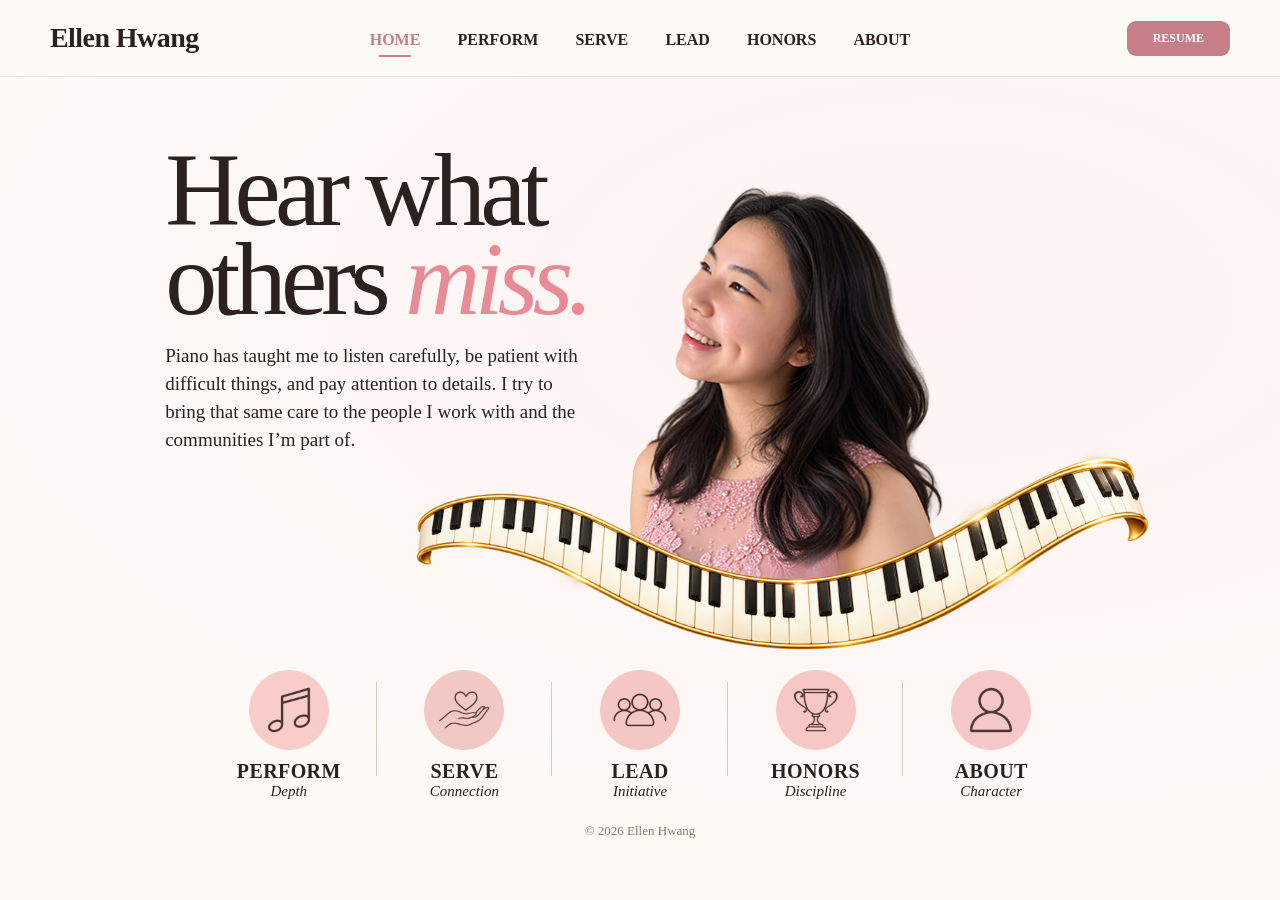
==== index.html @ 330a5638 "Add files via upload" ====
<!doctype html><html lang="en"><head>
<meta charset="utf-8"><meta name="viewport" content="width=device-width, initial-scale=1">
<title>Home | Ellen Hwang</title>
<meta name="description" content="Ellen Hwang portfolio — piano, service, leadership and honors.">
<link rel="stylesheet" href="styles.css"></head><body class="home"><header class="site-header"><div class="container nav">
      <a class="brand" href="index.html">Ellen Hwang</a>
      <button class="mobile-toggle" aria-label="Open menu">☰</button>
      <nav class="nav-links"><a class="active" href="index.html">HOME</a><a class="" href="perform.html">PERFORM</a><a class="" href="serve.html">SERVE</a><a class="" href="lead.html">LEAD</a><a class="" href="honors.html">HONORS</a><a class="" href="about.html">ABOUT</a></nav>
      <a class="resume-btn" href="Ellen_Hwang_Resume.pdf" target="_blank" rel="noopener">RESUME</a>
    </div></header><main>
<section class="home-hero"><img class="home-floral" src="assets/images/floral.png" alt="" aria-hidden="true"><div class="container">
  <div class="hero-grid">
    <div class="hero-copy">
      <h1 class="hero-title">Hear what<br>others <em>miss.</em></h1>
      <p class="hero-text">Piano has taught me to listen carefully, be patient with difficult things, and pay attention to details. I try to bring that same care to the people I work with and the communities I’m part of.</p>
    </div>
  </div>
</div>
<div class="home-lower">
<div class="hero-stage"><img class="hero-portrait" src="assets/images/home-cutout.png" alt="Ellen Hwang"><img class="piano-ribbon" src="assets/images/piano-keyboard-final.png" alt="" aria-hidden="true"></div>
<div class="container home-paths">
  <a class="path" href="perform.html"><span class="path-icon"><img src="assets/images/home-icon-perform.png" alt=""></span><strong>PERFORM</strong><span>Depth</span></a>
  <a class="path" href="serve.html"><span class="path-icon"><img src="assets/images/home-icon-serve.png" alt=""></span><strong>SERVE</strong><span>Connection</span></a>
  <a class="path" href="lead.html"><span class="path-icon"><img src="assets/images/home-icon-lead.png" alt=""></span><strong>LEAD</strong><span>Initiative</span></a>
  <a class="path" href="honors.html"><span class="path-icon"><img src="assets/images/home-icon-honors.png" alt=""></span><strong>HONORS</strong><span>Discipline</span></a>
  <a class="path" href="about.html"><span class="path-icon"><img src="assets/images/home-icon-about.png" alt=""></span><strong>ABOUT</strong><span>Character</span></a>
</div></div></section></main><footer class="footer"><div class="container">© 2026 Ellen Hwang</div></footer><script src="script.js"></script></body></html>
---- styles.css ----
:root{
  --bg:#fefaf6;
  --panel:#f9eeec;
  --panel2:#f7e8e4;
  --ink:#2b221f;
  --rose:#c67e89;
  --rose2:#d99098;
  --muted:#6e625d;
  --line:#ead7d3;
  --white:#fffdfa;
  --max:1180px;
}
*{box-sizing:border-box}
html{scroll-behavior:smooth}
body{margin:0;background:var(--bg);color:var(--ink);font-family:"Times New Roman",Times,serif}
a{color:inherit;text-decoration:none}
img{max-width:100%;display:block}
button{font:inherit}
.container{width:min(var(--max),calc(100% - 56px));margin:auto}
.site-header{position:sticky;top:0;z-index:100;background:rgba(254,250,246,.97);border-bottom:1px solid rgba(234,215,211,.8);backdrop-filter:blur(8px)}
.nav{min-height:76px;display:grid;grid-template-columns:240px 1fr auto;align-items:center;gap:24px}
.brand{font-size:29px;font-weight:700;letter-spacing:-.02em}
.nav-links{display:flex;justify-content:center;gap:36px;font-size:14px;font-weight:700}
.nav-links a{position:relative;padding:28px 0 24px}
.nav-links a:hover,.nav-links a.active{color:var(--rose)}
.nav-links a.active:after,.nav-links a:hover:after{content:"";position:absolute;left:18%;right:18%;bottom:16px;height:1.5px;background:var(--rose)}
.resume-btn{background:var(--rose);color:#fff;padding:12px 24px;border-radius:12px;font-size:13px;font-weight:700}
.mobile-toggle{display:none;border:0;background:transparent;font-size:27px;padding:6px}
.page-top{display:grid;grid-template-columns:310px 1fr;gap:86px;padding:64px 0 38px;align-items:start}
.page-title{font-size:66px;line-height:.95;margin:0;font-weight:500;letter-spacing:-.04em}
.page-key{margin-top:10px;color:var(--rose2);letter-spacing:.34em;font-size:20px;font-weight:700}
.page-intro{font-size:21px;line-height:1.55;max-width:720px;margin:7px 0 0}
.eyebrow{color:var(--rose);letter-spacing:.22em;font-size:12px;font-weight:700;text-transform:uppercase}
.footer{padding:19px 0;color:#8A7770;background:#FEFAF6;font-size:13px;line-height:1.4;text-align:center;border:0;margin-top:32px}

/* HOME */
.home-hero{min-height:650px;position:relative;overflow:hidden;padding:58px 0 20px;background:radial-gradient(circle at 70% 30%,#fbe7e7 0,rgba(251,231,231,.65) 18%,transparent 47%)}
.hero-grid{display:grid;grid-template-columns:1.05fr .95fr;align-items:center;gap:18px;min-height:430px}
.hero-copy{padding-left:6%}
.hero-title{font-size:82px;line-height:.83;letter-spacing:-.055em;font-weight:500;margin:0;max-width:590px}
.hero-title em{color:#e4878f;font-weight:500}
.hero-text{font-size:18px;line-height:1.5;max-width:570px;margin:28px 0 0}
.home-paths{display:grid;grid-template-columns:repeat(5,1fr);gap:26px;padding:32px 0 18px}
.path{text-align:center;position:relative}
.path:not(:last-child):after{content:"";position:absolute;right:-13px;top:26px;width:1px;height:54px;background:#dcc7c1}
.path-icon{width:64px;height:64px;border-radius:50%;margin:0 auto 10px;background:#f6cfd0;display:grid;place-items:center}
.path-icon img{width:38px;height:38px;object-fit:contain}
.path strong{display:block;font-size:16px;letter-spacing:.02em}
.path span{display:block;font-style:italic;font-size:14px;margin-top:2px}

/* PERFORM */
.performance-grid{display:grid;grid-template-columns:repeat(3,minmax(0,1fr));gap:26px;padding:16px 0 0;align-items:start}
.performance-card{position:relative;min-width:0}
.play{position:absolute;inset:0;display:grid;place-items:center}
.play:before{content:"▶";width:56px;height:56px;border-radius:50%;display:grid;place-items:center;background:rgba(255,255,255,.82);color:var(--rose);font-size:20px;padding-left:3px;box-shadow:0 4px 16px rgba(0,0,0,.12)}
.performance-card h3{font-size:21px;margin:18px 0 7px}
.performance-card .piece{font-size:16px;line-height:1.35;margin:0}
.performance-card .meta{font-size:14px;color:var(--muted);margin-top:8px}

/* SERVE */
.serve-grid{display:grid;grid-template-columns:repeat(3,1fr);gap:18px;padding:18px 0 0}
.serve-card{background:var(--panel);padding:12px 12px 18px}
.serve-card img{width:100%;aspect-ratio:4/4.3;object-fit:cover;background:#eee}
.serve-card:nth-child(1) img{object-position:center 55%}
.serve-card:nth-child(2) img{object-position:center 50%}
.serve-card:nth-child(3) img{object-position:center 50%}
.serve-card h3{font-size:19px;margin:14px 0 7px}
.serve-card p{font-size:15px;line-height:1.38;margin:0}

/* LEAD */
.lead-grid{display:grid;grid-template-columns:1fr 1fr;gap:38px;padding:16px 0 0;align-items:start}
.lead-panel{background:var(--panel);padding:18px}
.lead-primary{width:100%;aspect-ratio:16/10;object-fit:cover}
.lead-support{display:grid;grid-template-columns:1fr 1fr;gap:12px;margin-top:12px}
.lead-support img{width:100%;aspect-ratio:4/3;object-fit:cover}
.lead-panel h3,.newspaper-block h3{font-size:26px;margin:18px 0 3px}
.role-meta{font-size:15px;font-style:italic;color:#4b3b36;margin-bottom:12px}
.lead-copy{font-size:16px;line-height:1.48;margin:0}
.newspaper-block{padding:0 4px}
.newspaper-block>img{width:100%;aspect-ratio:1.26/1;object-fit:cover;object-position:top center;border:1px solid #e1d8d4;box-shadow:0 4px 14px rgba(65,43,35,.08)}

/* HONORS */
.decor-page{position:relative;overflow:hidden}
.floral{position:absolute;opacity:.34;pointer-events:none;z-index:0}
.floral.left{left:-40px;bottom:-190px;width:190px;transform:rotate(-4deg)}
.floral.right{right:-30px;top:80px;width:170px;transform:scaleX(-1) rotate(-4deg)}
.honors-grid{position:relative;z-index:1;display:grid;grid-template-columns:1fr 1fr;gap:18px;padding:10px 0 0}
.honor-card{min-height:225px;border:1px solid var(--line);border-radius:9px;padding:22px 34px 24px;text-align:center;background:rgba(254,250,246,.78)}
.honor-icon{height:54px;display:grid;place-items:center;margin-bottom:10px}
.honor-icon img{max-height:50px;max-width:72px;object-fit:contain}
.honor-card h3{font-size:24px;margin:4px 0 7px}
.honor-card .sub{font-size:16px;color:var(--muted);line-height:1.3}
.honor-card .award{color:var(--rose);letter-spacing:.18em;font-size:16px;margin:14px 0 8px;font-weight:700}
.honor-card .detail{font-size:15px;color:#6d625d}

/* ABOUT */
.about-wrap{position:relative;overflow:hidden}
.about-grid{display:grid;grid-template-columns:42% 58%;gap:46px;align-items:center;padding:18px 7% 0}
.about-photo{border:0;box-shadow:none;border-radius:0;background:none;padding:0}
.about-photo img{display:block;width:100%;height:auto;border:0;box-shadow:none;border-radius:0;filter:none}
.about-copy{font-size:20px;line-height:1.72;max-width:600px}
.about-copy p{margin:0 0 18px}
.closing{font-style:italic;color:var(--rose);font-size:18px}

@media (max-width: 900px){
  .container{width:min(100% - 34px,760px)}
  .nav{grid-template-columns:1fr auto auto;min-height:66px}
  .brand{font-size:22px}
  .mobile-toggle{display:block;grid-column:2}
  .resume-btn{grid-column:3;padding:10px 16px}
  .nav-links{display:none;position:absolute;top:66px;left:0;right:0;background:var(--bg);padding:12px 24px 22px;border-bottom:1px solid var(--line);flex-direction:column;gap:0}
  .nav-links.open{display:flex}
  .nav-links a{padding:12px 0}
  .nav-links a:after{display:none}
  .page-top{grid-template-columns:1fr;gap:22px;padding:42px 0 28px}
  .page-title{font-size:48px}
  .page-key{font-size:15px}
  .page-intro{font-size:18px}
  .hero-grid{grid-template-columns:1fr;padding-top:8px}
  .hero-copy{padding:0;text-align:center;order:2}
  .hero-title{font-size:57px;max-width:none}
  .hero-text{font-size:16px;margin:20px auto 0}
  .home-paths{grid-template-columns:repeat(2,1fr);gap:24px 18px;padding-top:20px}
  .path:last-child{grid-column:1 / -1;width:50%;justify-self:center}
  .path:after{display:none}
  .performance-grid,.serve-grid,.lead-grid,.honors-grid,.about-grid{grid-template-columns:1fr}
  .performance-grid{gap:34px}
  .serve-card img{aspect-ratio:4/3}
  .lead-grid{gap:28px}
  .newspaper-block>img{aspect-ratio:auto;max-height:540px;object-fit:contain;background:#fff}
  .honor-card{min-height:190px}
  .about-grid{padding:12px 0 0;gap:30px}
  .about-photo{max-width:520px;margin:auto;width:100%}
  .about-copy{font-size:18px}
  .floral.left{width:125px;left:-54px}.floral.right{width:118px;right:-44px}
}
@media (max-width: 520px){
  .container{width:calc(100% - 28px)}
  .resume-btn{font-size:11px;padding:9px 12px}
  .hero-title{font-size:48px}
  .page-title{font-size:43px}
  .serve-card{padding:10px 10px 16px}
  .honor-card{padding:18px 16px}
  .honor-card h3{font-size:22px}
}


/* === HOME REFERENCE MATCH / Oct 2026 === */
@media (min-width: 901px) {
  .site-header .container { width: min(1440px, calc(100% - 52px)); }
  .nav { min-height:70px; grid-template-columns: 260px 1fr auto; gap:14px; }
  .brand { font-size:27px; }
  .nav-links { gap:clamp(20px,3.2vw,47px); font-size:12px; }
  .nav-links a { padding:26px 0 23px; }
  .resume-btn { border-radius:9px; font-size:12px; padding:10px 26px; }
  .home-hero { min-height:0; padding:0 0 19px; background:radial-gradient(ellipse at 73% 31%, #fff4f3 0%, #fdf6f4 40%, #fefaf6 79%); }
  .home-hero > .container:first-of-type { width:min(1180px,calc(100% - 48px)); }
  .hero-grid { grid-template-columns: 56% 44%; min-height: 435px; gap:0; align-items:center; }
  .hero-copy { padding: 0 0 18px clamp(125px, 21vw, 250px); z-index:2; position:relative; }
  .hero-title { font-size:clamp(67px, 8.75vw, 104px); line-height:.85; font-weight:500; letter-spacing:-.055em; max-width:660px; white-space:nowrap; }
  .hero-title em { color:#e88b97; }
  .hero-text { font-size:clamp(16px, 1.65vw, 19px); line-height:1.48; max-width:420px; margin:19px 0 0; }
  .home-floral { position:absolute; right:-84px; top:6px; width:242px; opacity:.22; z-index:1; transform:scaleX(-1); pointer-events:none; }
  .home-paths { width:min(870px,calc(100% - 46px)); margin:auto; grid-template-columns:repeat(5,1fr); gap:8px; padding:16px 0 10px; }
  .path:not(:last-child):after { right:-4px; top:12px; height:94px; }
  .path-icon { width:92px; height:92px; margin:0 auto 8px; background:none; }
  .path-icon img { width:92px; height:92px; object-fit:contain; }
  .path strong { font-size:20px; }
  .path span { font-size:15px; margin-top:0; }
  .home-hero + .footer { margin-top:0; }
}
@media (min-width: 901px) and (max-width: 1080px){
  .hero-copy { padding-left:clamp(150px, 21vw, 225px); }
  .hero-title { font-size:clamp(66px,8.45vw,92px); }
  .hero-text {max-width:370px;}
}
@media (max-width:900px){
  .home-hero {padding-top:12px; min-height:0; background:radial-gradient(circle at 75% 22%,#fff0ef 0%,#fefaf6 67%);}
  .home-floral{position:absolute;right:-42px;top:8px;width:155px;opacity:.20;transform:scaleX(-1);pointer-events:none;}
  .hero-grid{display:flex;flex-direction:column;min-height:0;gap:4px;padding-top:0;}
  .hero-copy{order:1;padding:27px 3% 0;text-align:center;max-width:100%;}
  .hero-title{font-size:clamp(48px,9vw,75px);line-height:.92;white-space:normal;}
  .hero-text{font-size:17px;line-height:1.5;max-width:520px;margin:17px auto 0;}
  .home-paths{grid-template-columns:repeat(5,1fr);gap:6px;padding:13px 0 7px;}
  .path:last-child{grid-column:auto;width:auto;justify-self:stretch;}
  .path-icon,.path-icon img{width:clamp(52px,10vw,74px);height:clamp(52px,10vw,74px);}
  .path-icon{background:none;margin-bottom:4px;}
  .path strong{font-size:clamp(12px,2.3vw,17px);}
  .path span{font-size:clamp(10px,2vw,14px);}
}
@media (max-width:520px){
  .hero-title{font-size:clamp(44px,11.4vw,58px);}
  .hero-text{font-size:15px;}
  .home-paths{width:calc(100% - 18px);grid-template-columns:repeat(3,1fr);gap:16px 5px;}
  .path:last-child{grid-column:auto;width:auto;}
  .home-floral{width:112px;right:-34px;opacity:.18;}
}


/* HOME nav icons: five identical 80x80 circular PNGs */
.home-paths .path-icon{width:80px;height:80px;margin:0 auto 10px;background:none;border-radius:0;display:block;padding:0}
.home-paths .path-icon img{display:block;width:80px;height:80px;max-width:none;object-fit:contain}
@media (max-width:900px){.home-paths .path-icon,.home-paths .path-icon img{width:80px;height:80px}.home-paths .path-icon{margin-bottom:6px}}


/* 3. icon section up ~24px */

@media (min-width:901px){
  /* Navigation: same size/spacing on ALL pages (HOME is the master) */
  .nav{grid-template-columns:1fr auto 1fr}
  .nav-links{font-size:16px}
  .nav-links a{padding:23px 0 20px}
  .nav-links a.active:after,.nav-links a:hover:after{bottom:12px}
}


/* HOME: footer follows icons by ~36px */
body.home .home-paths{padding-bottom:0}

/* PERFORM: reusable square video thumbnail */
.video-thumb{--thumb-bg:#FEFAF6;display:block;position:relative;width:100%;aspect-ratio:1 / 1;overflow:hidden;background:var(--thumb-bg);border:1px solid var(--line)}
.video-thumb img{width:100%;height:100%;object-fit:contain;object-position:center;display:block}
.video-thumb .play{position:absolute;inset:0;display:grid;place-items:center}
@media (max-width:900px){
  .performance-grid{gap:34px}
  .performance-card{width:100%;max-width:440px;margin-inline:auto}
}

/* HONORS: four identical 56x56 icon containers (artwork pre-normalized, centered, proportions kept) */
.honor-icon{width:56px;height:56px;margin:0 auto 10px;display:block}
.honor-icon img{width:56px;height:56px;max-width:none;max-height:none;object-fit:contain;display:block}

/* keep the page subtitle (e.g. C O N N E C T I O N) on one line on desktop */
@media (min-width:901px){.page-key{white-space:nowrap}}


/* ===================== FINAL CORRECTIONS (Oct 13) ===================== */

/* RESUME button: visible, but not linked until the final PDF is ready (see script.js). */
.resume-btn{justify-self:end}
.resume-btn:not([href]){cursor:default}


/* Inner pages: heading and intro share one top line */
.page-top{align-items:start}
.page-intro{margin:0}

/* Floral accents (original floral.png only): soft, behind content, tucked toward the page edges.
   --sliver = how much of the artwork shows inside the page; it shrinks with the side margin so content is never covered. */
.decor-page>.container{position:relative;z-index:1}
.floral{--fw:170px;--sliver:clamp(36px,calc((100vw - 1180px)/2 + 12px),150px);width:var(--fw);opacity:.2}
.floral.right{right:calc(var(--sliver) - var(--fw));left:auto}
.floral.left{--fw:190px;left:calc(var(--sliver) - var(--fw));right:auto}
.home-floral{--fw:230px;--sliver:clamp(120px,calc((100vw - 1180px)/2 + 24px),170px);width:var(--fw);right:calc(var(--sliver) - var(--fw));top:10px;opacity:.2}
@media (max-width:900px){
  .floral.right,.floral.left{--fw:110px}
  .home-floral{--fw:112px;--sliver:46px}
}
@media (max-width:520px){
  .floral{--sliver:30px}
  .floral.right,.floral.left{--fw:96px}
  .home-floral{--fw:100px;--sliver:40px}
}


/* ===== LEAD page only: more compact vertical rhythm (no image sizes/crops changed) ===== */
.lead-page .page-top{padding-bottom:18px}
.lead-page .lead-grid{padding-top:0;align-items:start}
.lead-page .lead-panel{padding:14px 18px 16px}
.lead-page .lead-support{margin-top:8px}
.lead-page .lead-panel h3,.lead-page .newspaper-block h3{margin:12px 0 2px}
.lead-page .role-meta{margin-bottom:8px}
.lead-page .footer{margin-top:20px}


/* ===== ABOUT page only: soft floral frame on both sides (original floral.png) =====
   Artwork is sized and placed inside empty areas only, so it never reaches the photo, the heading or the biography.
   - left: in the left gutter beside the photo
   - right: in the empty top-right corner above the biography (the text column sits lower)  */
.about-page .floral{opacity:.24}
@media (min-width:901px){
  .about-page .floral{
    --c:min(1180px,calc(100vw - 56px));
    --s:calc((100vw - var(--c))/2 + var(--c)*.07 - 14px);          /* free space between page edge and the photo */
    --aw:clamp(64px,calc(var(--s) - 18px),112px);                  /* visible width of the flowers */
    --al:max(8px,calc((var(--s) - var(--aw))/2));                  /* distance from page edge */
    --fw:calc(var(--aw)/.61);                                      /* image width (artwork fills ~61% of the PNG) */
    width:var(--fw);bottom:auto}
  .about-page .floral.left{left:calc(var(--al) - .2155*var(--fw));right:auto;top:300px;height:auto;transform:none}
  .about-page .floral.right{right:calc(var(--al) - .1713*var(--fw) - 0px);left:auto;top:70px;transform:scaleX(-1);
    /* height = empty zone above the biography text, with a soft fade at the bottom */
    height:calc(min(468px,calc(348px + .317*(100vw - 901px))) - 160px);object-fit:cover;object-position:50% 0;
    -webkit-mask-image:linear-gradient(#000 70%,transparent);mask-image:linear-gradient(#000 70%,transparent)}
}
@media (max-width:900px){
  .about-page .floral{
    --s:calc((100vw - min(520px,calc(100vw - 34px)))/2 - 14px);   /* gutter beside the centered photo */
    --aw:clamp(44px,calc(var(--s) - 18px),100px);
    --al:max(6px,calc((var(--s) - var(--aw))/2));
    --fw:calc(var(--aw)/.61);
    width:var(--fw);height:auto;bottom:auto}
  .about-page .floral.left{left:calc(var(--al) - .2155*var(--fw));right:auto;top:290px;transform:none}
  .about-page .floral.right{right:calc(var(--al) - .2155*var(--fw));left:auto;top:70px;transform:scaleX(-1)}
}
@media (max-width:680px){
  /* phones: photo spans (almost) the full width, so a short accent beside the title on the right only */
  .about-page .floral.left{display:none}
  .about-page .floral.right{--fw:98px;--al:8px;width:var(--fw);top:58px;height:110px;right:calc(var(--al) - .2155*var(--fw));object-fit:cover;object-position:50% 0;
    -webkit-mask-image:linear-gradient(#000 60%,transparent);mask-image:linear-gradient(#000 60%,transparent)}
}

/* HOME desktop: vertical compaction below the keyboard (desktop only) */
@media (min-width:901px){
  body.home .home-hero{padding-bottom:0;min-height:0}
  body.home .footer{margin-top:6px;padding:14px 0 16px}
}

/* LEAD page only: new photos + Angels Times two-page showcase */
.lead-page .lead-support img{aspect-ratio:4/3;object-fit:cover}
.lead-page .lead-support img.pos-kitchen{object-position:50% 24%}
.lead-page .lead-grid{align-items:stretch;container-type:inline-size}
.lead-page .newspaper-block{background:var(--panel);padding:14px 18px 16px;display:flex;flex-direction:column}
.lead-page .np-main,.lead-page .np-second{display:block;background:#fff;line-height:0;box-shadow:0 2px 10px rgba(80,50,50,.16)}
.lead-page .np-main img,.lead-page .np-second img{width:100%;height:auto;display:block}
.lead-page .np-ring{position:absolute;left:67%;top:19.5%;width:33.5%;height:32%;border:2px solid #C9808F;border-radius:10px;pointer-events:none}
.lead-page .np-main{position:relative}
.lead-page .np-lens{position:relative;aspect-ratio:1/1;border-radius:50%;border:3px solid #C9808F;background:#fff;box-shadow:inset 0 0 0 3px #fff,0 6px 16px rgba(80,50,50,.28);isolation:isolate}
.lead-page .np-lens img{width:100%;height:100%;display:block;border-radius:50%;-webkit-mask-image:linear-gradient(#000 76%,transparent 96%);mask-image:linear-gradient(#000 76%,transparent 96%)}
.lead-page .np-lens::before{content:"";position:absolute;inset:0;border-radius:50%;background:radial-gradient(circle at 28% 22%,rgba(255,255,255,.35),rgba(255,255,255,0) 45%);pointer-events:none;z-index:1}
.lead-page .np-lens::after{content:"";position:absolute;left:84%;top:84%;width:36%;height:8%;border-radius:8px;background:linear-gradient(180deg,#D9A0AB,#B9707F);box-shadow:0 3px 6px rgba(80,50,50,.25);transform-origin:0 50%;transform:rotate(45deg);z-index:-1}
.lead-page .np-main:hover,.lead-page .np-second:hover,.lead-page .np-lens:hover{filter:brightness(.97)}
.lead-page .np-conn{display:none}
.lead-page .np-stage{display:grid;grid-template-columns:1fr 1fr;gap:16px 14px;align-items:start}
.lead-page .np-main{grid-column:1/-1;width:100%}
.lead-page .np-lens{width:min(86%,230px);justify-self:center;margin-top:4px}
.lead-page .np-second{width:100%}
@media (min-width:901px){
  .lead-page .lead-grid{grid-template-columns:47fr 53fr}
  .lead-page .np-stage{--H:calc((100cqw - 38px) * .47 - 32.5px);--R:calc((100cqw - 38px) * .53 - 36px);display:block;position:relative;height:var(--H);flex:none}
  .lead-page .np-main{position:absolute;left:0;top:0;height:var(--H);width:auto;aspect-ratio:1086/1524;grid-column:auto}
  .lead-page .np-main img{height:100%;width:100%}
  .lead-page .np-second{position:absolute;right:0;bottom:0;height:calc(var(--H) * .59);width:auto;aspect-ratio:1098/1558;z-index:2;box-shadow:-6px 4px 16px rgba(60,40,40,.28),0 1px 3px rgba(60,40,40,.2)}
  .lead-page .np-second img{height:100%;width:100%}
  .lead-page .np-lens{position:absolute;right:0;top:0;width:calc(var(--H) * .376);margin:0;justify-self:auto;z-index:3}
  .lead-page .np-conn{display:block;position:absolute;inset:0;width:100%;height:100%;pointer-events:none;overflow:visible;z-index:3}
  .lead-page .np-conn line{stroke:#C9808F;stroke-width:1.5;stroke-linecap:round}
}
@media (max-width:520px){.lead-page .np-lens{width:min(86%,170px)}}

/* PERFORM: album-cover video thumbnails (play button stays on top; subtle shading + hover) */
.video-thumb img{object-fit:cover;transition:transform .5s ease}
.video-thumb .play{z-index:2}
.video-thumb:hover img,.video-thumb:focus-visible img{transform:scale(1.035)}
.video-thumb:hover .play:before{transform:scale(1.08)}
.video-thumb .play:before{transition:transform .25s ease}

/* ABOUT: framed burgundy portrait (shown whole, never cropped) + three paragraphs */
@media (min-width:901px){
  .about-page .about-grid{grid-template-columns:36% 1fr;gap:64px;align-items:center}
  .about-page .about-copy p{margin:0 0 24px}
  .about-page .about-copy p:last-child{margin-bottom:0}
}
.about-page .about-photo img{width:100%;height:auto;object-fit:contain}
@media (max-width:900px){.about-page .about-photo{max-width:420px}}

/* SERVE: new portrait photos — taller frames so Ellen is never cropped awkwardly */
.serve-page .serve-card img{height:auto;aspect-ratio:4/5}
.serve-page .serve-card:nth-child(1) img{object-position:center 38%}
.serve-page .serve-card:nth-child(2) img{object-position:center 30%}
.serve-page .serve-card:nth-child(3) img{object-position:center 50%}
@media (max-width:900px){.serve-page .serve-card img{height:auto;aspect-ratio:4/5}}


/* PERFORM gallery only: 2x2 horizontal cards (cover left, three text lines right) */
.performance-grid{grid-template-columns:repeat(2,minmax(0,1fr));gap:28px 32px;padding-top:20px}
.performance-card{display:grid;grid-template-columns:clamp(190px,46%,270px) minmax(0,1fr);gap:24px;align-items:start}
.performance-card .perf-text{padding-top:28px}
.performance-card h3{margin:0 0 8px;font-size:21px;line-height:1.25}
.performance-card .piece{font-size:18px;line-height:1.35;min-height:calc(2 * 1.35em);margin:0}
.performance-card .meta{font-size:14px;line-height:1.45;margin-top:6px}
@media (min-width:601px) and (max-width:900px){
  .performance-grid{grid-template-columns:repeat(2,minmax(0,1fr));gap:26px 20px}
  .performance-card{display:block;max-width:none;width:auto}
  .performance-card .perf-text{padding-top:0}
  .performance-card h3{margin:14px 0 6px;font-size:19px}
  .performance-card .piece{font-size:16px}
}
@media (max-width:600px){
  .performance-grid{grid-template-columns:1fr;gap:30px}
  .performance-card{display:block;max-width:440px;margin-inline:auto}
  .performance-card .perf-text{padding-top:0}
  .performance-card h3{margin:14px 0 6px}
  .performance-card .piece{min-height:0}
}


/* =====================================================================================
   FINAL POLISH (Oct 15) — ONE shared grid for all six pages.
   Left reference  = "Ellen Hwang" logo  = left edge of .container
   Right reference = RESUME button       = right edge of .container
   Content, text and photographs are untouched; only alignment, spacing, layering change.
   ===================================================================================== */
:root{--wrap:1180px;--gut:28px;--r-img:.3330078}      /* --r-img = keyboard PNG height / width */
.container,.site-header .container{width:min(var(--wrap),calc(100% - 2*var(--gut)));margin-inline:auto}
@media (max-width:900px){:root{--gut:17px}}
@media (max-width:520px){:root{--gut:14px}}

/* ---- Header: logo left | menu centred | RESUME right (same on every page) ---- */
@media (min-width:901px){
  .nav{grid-template-columns:1fr auto 1fr;min-height:76px;gap:20px}
  .brand{font-size:28px;justify-self:start}
  .nav-links{gap:clamp(22px,2.9vw,42px)}
  .resume-btn{justify-self:end;margin-left:0;font-size:12px;padding:10px 26px;border-radius:9px}
}
@media (min-width:901px) and (max-width:1100px){
  .brand{font-size:24px}
  .nav-links{font-size:14px;gap:20px}
}

/* ---- Inner pages: titles, intros, grids all start/end on the shared boundaries ---- */
@media (min-width:901px){.page-top{grid-template-columns:310px minmax(0,1fr);gap:clamp(40px,6vw,86px);padding:64px 0 38px}}
.page-intro{max-width:720px}
.honors-grid,.serve-grid,.lead-grid,.performance-grid{width:100%}
.footer{margin-top:40px}
body.serve-page .footer,body.lead-page .footer{margin-top:40px}

/* ABOUT: photo on the left edge, text column stops inside the right edge (never past RESUME) */
@media (min-width:901px){
  .about-page .about-grid{grid-template-columns:minmax(0,38%) minmax(0,1fr);gap:clamp(48px,6vw,84px);padding:18px 0 0;align-items:center}
  .about-page .about-copy{max-width:600px}
}
@media (max-width:900px){.about-page .about-grid{padding:12px 0 0}}

/* PERFORM: wrap long metadata inside its column instead of running past the grid */
.performance-card .perf-text{min-width:0}
.performance-card .meta,.performance-card .piece,.performance-card h3{overflow-wrap:anywhere}

/* ---- Floral decorations: framing the content from the outside margins, hugging the grid edge ---- */
@media (min-width:901px){
  .decor-page,.home-hero{
    --side:calc((100% - min(var(--wrap),100% - 2*var(--gut)))/2);      /* free margin left/right of the grid */
    --vis:clamp(0px,calc(var(--side) - 36px),150px);                    /* visible width of the artwork        */
    --fw:calc(var(--vis)/.6133);                                       /* PNG width (artwork = 61.33% of it)   */
  }
  .floral,.home-floral{width:var(--fw);--gap:30px;opacity:.22;
    height:min(calc(var(--fw)*3),calc(100% - var(--top) - 30px));object-fit:cover;object-position:50% 0;
    -webkit-mask-image:linear-gradient(#000 78%,transparent);mask-image:linear-gradient(#000 78%,transparent)}
  .floral.left{--top:150px;left:calc(var(--side) - var(--gap) - var(--vis) - .2155*var(--fw));right:auto;bottom:auto;top:var(--top);transform:none}
  .floral.right,.home-floral{--top:70px;right:calc(var(--side) - var(--gap) - var(--vis) - .2155*var(--fw));left:auto;top:var(--top);bottom:auto;transform:scaleX(-1)}
  .home-floral{--top:20px}
  .about-page .floral.left{--top:250px}
  .about-page .floral.right{--top:56px;height:270px}
}
@media (min-width:901px) and (max-width:1319px){.floral,.home-floral{display:none}}

/* =====================================================================================
   HOME — approved keyboard PNG, used exactly as supplied (never stretched: width + height:auto ratio).
   Portrait and keyboard live in one stage that scales together:
     keyboard = front layer, portrait = behind it. The portrait is clipped (clip-path only; the
     photo file is untouched) along the keyboard's own curve so its lower cut-off is always hidden
     behind the keys.
   ===================================================================================== */
body.home .home-hero{overflow:hidden;min-height:0;padding:0}
body.home .home-hero>.container:first-of-type{width:min(var(--wrap),calc(100% - 2*var(--gut)))}
body.home .hero-grid{display:block;min-height:0;padding-top:clamp(40px,5.4vw,78px)}
body.home .hero-copy{transform:none;position:relative;z-index:3}
body.home .home-lower{position:relative;padding:0}
.hero-stage{--sw:min(1260px,calc(100vw - 32px));position:relative;z-index:1;width:var(--sw);height:calc(var(--sw)*var(--r-img));
  margin:calc(var(--sw)*-.066) auto 0}
.hero-stage .piano-ribbon{position:absolute;left:0;top:0;width:100%;height:auto;z-index:2;pointer-events:none;user-select:none}
.hero-stage .hero-portrait{position:absolute;z-index:1;left:calc(0.6*100%);width:calc(0.25*100%);height:auto;top:-28.362%;
  max-width:none;clip-path:polygon(0.00% 0.00%,100.00% 0.00%,100.00% 51.36%,92.86% 54.01%,85.71% 56.73%,78.57% 59.46%,71.43% 62.15%,64.29% 64.62%,57.14% 67.44%,50.00% 70.03%,42.86% 72.34%,35.71% 74.58%,28.57% 76.52%,21.43% 78.28%,14.29% 79.20%,7.14% 79.20%,0.00% 79.20%)}
body.home .home-paths{position:relative;z-index:3;margin-top:-40px;padding:6px 0 0;width:min(870px,calc(100% - 46px));margin-inline:auto}
body.home .footer{margin-top:10px;padding:12px 0 18px}
@media (min-width:901px){
  body.home .hero-copy{padding:0 0 0 clamp(60px,9vw,130px)}
}
@media (max-width:900px){
  body.home .hero-grid{display:flex;padding-top:6px}
  .hero-stage{--sw:clamp(560px,150vw,940px);margin:calc(var(--sw)*0.2560 + 8px) calc((100% - var(--sw))/2) 0;width:var(--sw)}
  .hero-stage .hero-portrait{left:calc(0.31*100%);width:calc(0.38*100%);top:-76.863%;clip-path:polygon(0.00% 0.00%,100.00% 0.00%,100.00% 75.79%,92.86% 77.73%,85.71% 79.20%,78.57% 79.20%,71.43% 79.20%,64.29% 79.20%,57.14% 79.20%,50.00% 79.20%,42.86% 79.20%,35.71% 79.20%,28.57% 79.20%,21.43% 79.18%,14.29% 77.66%,7.14% 75.82%,0.00% 73.78%)}
  body.home .home-paths{margin-top:-6px}
}
@media (max-width:520px){
  body.home .home-paths{width:calc(100% - 18px)}
}

/* =====================================================================================
   DESKTOP CORRECTION (min-width:901px ONLY — mobile rules above are untouched)
   - portrait back to its original desktop display size (326x517 at wide screens, as in the earlier ZIP)
   - keyboard PNG scaled down proportionally (76% of the content width) -> slimmer, less dominant
   - stage centred under the portrait so the keys cross the lower chest and the lower cut-off is hidden
   ===================================================================================== */
@media (min-width:901px){
  .hero-stage{--cw:min(var(--wrap),calc(100vw - 2*var(--gut)));--sw:calc(var(--cw)*.763);
    width:var(--sw);height:calc(var(--sw)*var(--r-img));
    margin:calc(var(--sw)*-.071) 0 0 calc((100% - var(--cw))/2 + var(--cw)*.62 - var(--sw)/2)}
  .hero-stage .hero-portrait{left:calc(0.319*100%);width:calc(0.362*100%);top:-68.844%;clip-path:polygon(0.00% 0.00%,100.00% 0.00%,100.00% 74.22%,92.86% 76.47%,85.71% 78.35%,78.57% 79.20%,71.43% 79.20%,64.29% 79.20%,57.14% 79.20%,50.00% 79.20%,42.86% 79.20%,35.71% 79.20%,28.57% 79.20%,21.43% 78.50%,14.29% 76.82%,7.14% 74.74%,0.00% 72.51%)}
  /* micro-correction: SAME keyboard PNG, scaled to 82% (proportional), still centred under the portrait */
  .hero-stage .piano-ribbon{left:9.00%;top:13.421%;width:82.00%;height:auto}
  .home-floral{opacity:.15}
  body.home .home-paths{margin-top:-26px}
}

/* ABOUT right floral: same size, opacity, position and length as the other pages (desktop only) */
@media (min-width:901px){
  .about-page .floral.right{--fw:170px;--top:70px;width:var(--fw);opacity:.22;top:var(--top);
    right:calc(var(--side) - var(--gap) - var(--vis) - .2155*var(--fw));
    height:min(calc(var(--fw)*3),calc(100% - var(--top) - 30px));
    -webkit-mask-image:linear-gradient(#000 78%,transparent);mask-image:linear-gradient(#000 78%,transparent)}
}
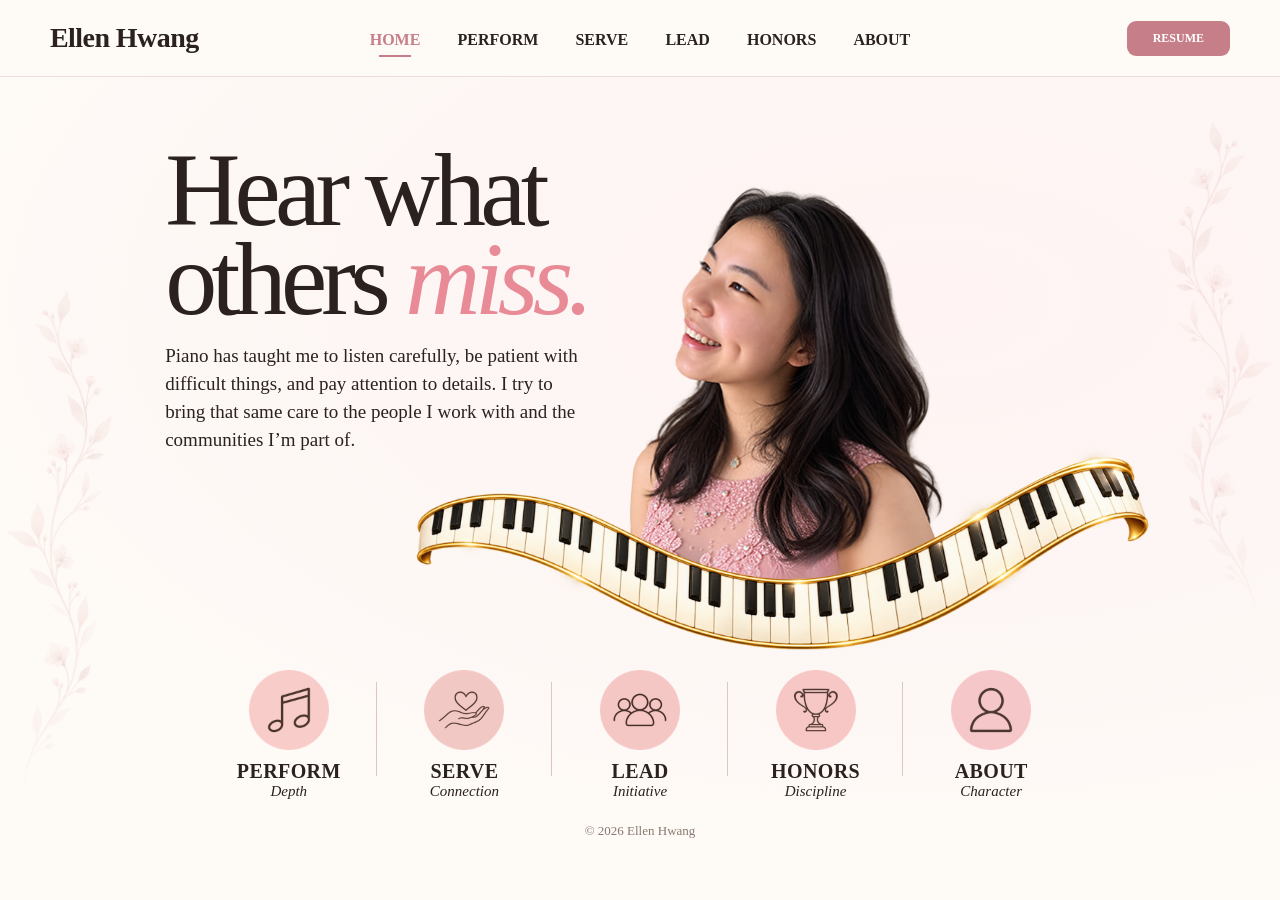
==== commit d06aa6aa: "Add files via upload" ====
--- a/index.html
+++ b/index.html
@@ -2,13 +2,64 @@
 <meta charset="utf-8"><meta name="viewport" content="width=device-width, initial-scale=1">
 <title>Home | Ellen Hwang</title>
 <meta name="description" content="Ellen Hwang portfolio — piano, service, leadership and honors.">
-<link rel="stylesheet" href="styles.css"></head><body class="home"><header class="site-header"><div class="container nav">
+<link rel="stylesheet" href="styles.css">
+<!-- HOME-only floral correction: original floral.png; no shared stylesheet edits. -->
+<style>
+@media (min-width:901px) {
+  body.home main .home-hero > img.home-floral {
+    display:block;
+    position:absolute;
+    width:clamp(145px,13.4vw,195px);
+    max-width:none;
+    height:auto;
+    opacity:.23;
+    z-index:0;
+    pointer-events:none;
+    object-fit:contain;
+    -webkit-mask-image:linear-gradient(#000 75%,transparent 100%);
+    mask-image:linear-gradient(#000 75%,transparent 100%);
+  }
+  body.home main .home-hero > img.home-floral.home-floral-left {
+    left:clamp(-58px,calc(15vw - 222px),50px);
+    right:auto;
+    top:205px;
+    bottom:auto;
+    transform:none;
+  }
+  body.home main .home-hero > img.home-floral.home-floral-right {
+    right:clamp(-58px,calc(15vw - 222px),50px);
+    left:auto;
+    top:36px;
+    bottom:auto;
+    transform:scaleX(-1);
+  }
+}
+@media (max-width:900px) {
+  body.home main .home-hero > img.home-floral.home-floral-left {display:none;}
+  body.home main .home-hero > img.home-floral.home-floral-right {
+    display:block;
+    position:absolute;
+    top:35px;
+    right:-35px;
+    left:auto;
+    width:clamp(100px,18vw,130px);
+    height:auto;
+    opacity:.15;
+    z-index:0;
+    transform:scaleX(-1);
+    -webkit-mask-image:linear-gradient(#000 78%,transparent 100%);
+    mask-image:linear-gradient(#000 78%,transparent 100%);
+    pointer-events:none;
+  }
+}
+</style>
+</head><body class="home"><header class="site-header"><div class="container nav">
       <a class="brand" href="index.html">Ellen Hwang</a>
       <button class="mobile-toggle" aria-label="Open menu">☰</button>
       <nav class="nav-links"><a class="active" href="index.html">HOME</a><a class="" href="perform.html">PERFORM</a><a class="" href="serve.html">SERVE</a><a class="" href="lead.html">LEAD</a><a class="" href="honors.html">HONORS</a><a class="" href="about.html">ABOUT</a></nav>
       <a class="resume-btn" href="Ellen_Hwang_Resume.pdf" target="_blank" rel="noopener">RESUME</a>
     </div></header><main>
-<section class="home-hero"><img class="home-floral" src="assets/images/floral.png" alt="" aria-hidden="true"><div class="container">
+<section class="home-hero"><img class="home-floral home-floral-left" src="assets/images/floral.png" alt="" aria-hidden="true"><img class="home-floral home-floral-right" src="assets/images/floral.png" alt="" aria-hidden="true"><div class="container">
   <div class="hero-grid">
     <div class="hero-copy">
       <h1 class="hero-title">Hear what<br>others <em>miss.</em></h1>
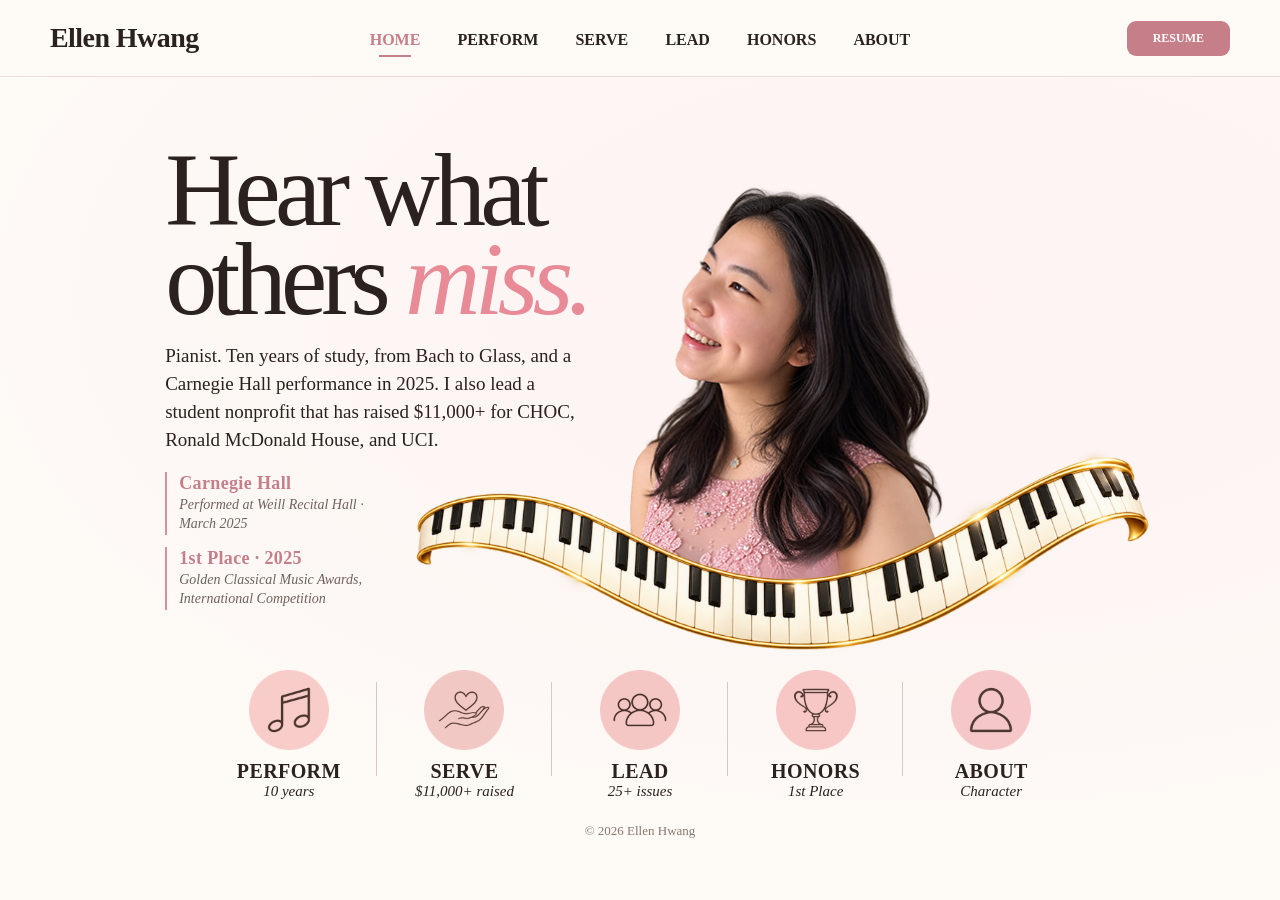
==== commit ea8347da: "Add files via upload" ====
--- a/index.html
+++ b/index.html
@@ -2,77 +2,27 @@
 <meta charset="utf-8"><meta name="viewport" content="width=device-width, initial-scale=1">
 <title>Home | Ellen Hwang</title>
 <meta name="description" content="Ellen Hwang portfolio — piano, service, leadership and honors.">
-<link rel="stylesheet" href="styles.css">
-<!-- HOME-only floral correction: original floral.png; no shared stylesheet edits. -->
-<style>
-@media (min-width:901px) {
-  body.home main .home-hero > img.home-floral {
-    display:block;
-    position:absolute;
-    width:clamp(145px,13.4vw,195px);
-    max-width:none;
-    height:auto;
-    opacity:.23;
-    z-index:0;
-    pointer-events:none;
-    object-fit:contain;
-    -webkit-mask-image:linear-gradient(#000 75%,transparent 100%);
-    mask-image:linear-gradient(#000 75%,transparent 100%);
-  }
-  body.home main .home-hero > img.home-floral.home-floral-left {
-    left:clamp(-58px,calc(15vw - 222px),50px);
-    right:auto;
-    top:205px;
-    bottom:auto;
-    transform:none;
-  }
-  body.home main .home-hero > img.home-floral.home-floral-right {
-    right:clamp(-58px,calc(15vw - 222px),50px);
-    left:auto;
-    top:36px;
-    bottom:auto;
-    transform:scaleX(-1);
-  }
-}
-@media (max-width:900px) {
-  body.home main .home-hero > img.home-floral.home-floral-left {display:none;}
-  body.home main .home-hero > img.home-floral.home-floral-right {
-    display:block;
-    position:absolute;
-    top:35px;
-    right:-35px;
-    left:auto;
-    width:clamp(100px,18vw,130px);
-    height:auto;
-    opacity:.15;
-    z-index:0;
-    transform:scaleX(-1);
-    -webkit-mask-image:linear-gradient(#000 78%,transparent 100%);
-    mask-image:linear-gradient(#000 78%,transparent 100%);
-    pointer-events:none;
-  }
-}
-</style>
-</head><body class="home"><header class="site-header"><div class="container nav">
+<link rel="stylesheet" href="styles.css"></head><body class="home"><header class="site-header"><div class="container nav">
       <a class="brand" href="index.html">Ellen Hwang</a>
       <button class="mobile-toggle" aria-label="Open menu">☰</button>
       <nav class="nav-links"><a class="active" href="index.html">HOME</a><a class="" href="perform.html">PERFORM</a><a class="" href="serve.html">SERVE</a><a class="" href="lead.html">LEAD</a><a class="" href="honors.html">HONORS</a><a class="" href="about.html">ABOUT</a></nav>
       <a class="resume-btn" href="Ellen_Hwang_Resume.pdf" target="_blank" rel="noopener">RESUME</a>
     </div></header><main>
-<section class="home-hero"><img class="home-floral home-floral-left" src="assets/images/floral.png" alt="" aria-hidden="true"><img class="home-floral home-floral-right" src="assets/images/floral.png" alt="" aria-hidden="true"><div class="container">
+<section class="home-hero"><img class="home-floral" src="assets/images/floral.png" alt="" aria-hidden="true"><div class="container">
   <div class="hero-grid">
     <div class="hero-copy">
       <h1 class="hero-title">Hear what<br>others <em>miss.</em></h1>
-      <p class="hero-text">Piano has taught me to listen carefully, be patient with difficult things, and pay attention to details. I try to bring that same care to the people I work with and the communities I’m part of.</p>
+      <p class="hero-text">Pianist. Ten years of study, from Bach to Glass, and a Carnegie Hall performance in 2025. I also lead a student nonprofit that has raised $11,000+ for CHOC, Ronald McDonald House, and UCI.</p>
+      <div class="hero-facts"><a href="perform.html"><b>Carnegie Hall</b><span>Performed at Weill Recital Hall · March 2025</span></a><a href="honors.html"><b>1st Place · 2025</b><span>Golden Classical Music Awards, International Competition</span></a></div>
     </div>
   </div>
 </div>
 <div class="home-lower">
 <div class="hero-stage"><img class="hero-portrait" src="assets/images/home-cutout.png" alt="Ellen Hwang"><img class="piano-ribbon" src="assets/images/piano-keyboard-final.png" alt="" aria-hidden="true"></div>
 <div class="container home-paths">
-  <a class="path" href="perform.html"><span class="path-icon"><img src="assets/images/home-icon-perform.png" alt=""></span><strong>PERFORM</strong><span>Depth</span></a>
-  <a class="path" href="serve.html"><span class="path-icon"><img src="assets/images/home-icon-serve.png" alt=""></span><strong>SERVE</strong><span>Connection</span></a>
-  <a class="path" href="lead.html"><span class="path-icon"><img src="assets/images/home-icon-lead.png" alt=""></span><strong>LEAD</strong><span>Initiative</span></a>
-  <a class="path" href="honors.html"><span class="path-icon"><img src="assets/images/home-icon-honors.png" alt=""></span><strong>HONORS</strong><span>Discipline</span></a>
+  <a class="path" href="perform.html"><span class="path-icon"><img src="assets/images/home-icon-perform.png" alt=""></span><strong>PERFORM</strong><span>10 years</span></a>
+  <a class="path" href="serve.html"><span class="path-icon"><img src="assets/images/home-icon-serve.png" alt=""></span><strong>SERVE</strong><span>$11,000+ raised</span></a>
+  <a class="path" href="lead.html"><span class="path-icon"><img src="assets/images/home-icon-lead.png" alt=""></span><strong>LEAD</strong><span>25+ issues</span></a>
+  <a class="path" href="honors.html"><span class="path-icon"><img src="assets/images/home-icon-honors.png" alt=""></span><strong>HONORS</strong><span>1st Place</span></a>
   <a class="path" href="about.html"><span class="path-icon"><img src="assets/images/home-icon-about.png" alt=""></span><strong>ABOUT</strong><span>Character</span></a>
 </div></div></section></main><footer class="footer"><div class="container">© 2026 Ellen Hwang</div></footer><script src="script.js"></script></body></html>
--- a/styles.css
+++ b/styles.css
@@ -509,3 +509,46 @@
     height:min(calc(var(--fw)*3),calc(100% - var(--top) - 30px));
     -webkit-mask-image:linear-gradient(#000 78%,transparent);mask-image:linear-gradient(#000 78%,transparent)}
 }
+
+/* HOME: piano achievements (text only, links to PERFORM / HONORS) */
+.hero-facts{margin:22px 0 0;display:grid;gap:12px;max-width:300px}
+.hero-facts a{display:block;border-left:2px solid var(--rose2);padding:1px 0 1px 12px}
+.hero-facts b{display:block;font-size:16px;letter-spacing:.02em;color:var(--ink)}
+.hero-facts span{display:block;font-style:italic;font-size:14px;line-height:1.35;color:var(--muted);margin-top:2px}
+.hero-facts a:hover b{color:var(--rose)}
+@media (min-width:901px){
+  body.home .hero-copy{position:relative}
+  body.home .hero-facts{position:absolute;left:clamp(60px,9vw,130px);top:calc(100% + 18px);margin:0;width:clamp(190px,16vw,260px)}
+}
+@media (max-width:900px){
+  .hero-facts{margin:16px auto 0;max-width:340px;text-align:left}
+}
+@media (min-width:901px) and (max-width:1199px){
+  body.home .hero-facts span{display:none}
+  body.home .hero-facts{gap:8px}
+}
+
+/* HONORS: Carnegie Hall photo record (additive) */
+.carnegie{position:relative;z-index:1;padding:34px 0 8px;text-align:center}
+.carnegie-title{margin:0 0 18px;font-size:16px;font-weight:700;letter-spacing:.22em;color:var(--rose)}
+.carnegie-note{margin:10px auto 18px;max-width:640px;font-size:15px;line-height:1.5;color:var(--muted)}
+.carnegie-grid{display:grid;grid-template-columns:repeat(4,1fr);gap:14px}
+.carnegie-grid a{display:block;overflow:hidden;border:1px solid var(--line);border-radius:9px;background:var(--panel)}
+.carnegie-grid img{width:100%;aspect-ratio:3/4;object-fit:cover;object-position:50% 30%;display:block}
+@media (max-width:700px){.carnegie-grid{grid-template-columns:1fr 1fr;gap:10px}.carnegie-title{letter-spacing:.14em;font-size:14px}}
+
+/* PERFORM: Selected Repertoire (additive) */
+.repertoire{position:relative;z-index:1;padding:46px 0 8px}
+.rep-title{margin:0 0 20px;text-align:center;font-size:16px;font-weight:700;letter-spacing:.22em;color:var(--rose)}
+.rep-grid{display:grid;grid-template-columns:repeat(3,minmax(0,1fr));gap:18px}
+.rep-group{border:1px solid var(--line);border-radius:9px;padding:20px 24px 18px;background:rgba(254,250,246,.78)}
+.rep-group h3{margin:0 0 10px;font-size:19px;color:var(--ink)}
+.rep-group ul{list-style:none;margin:0;padding:0}
+.rep-group li{font-size:15px;line-height:1.45;color:var(--muted);padding:0 0 9px 12px;border-left:2px solid var(--rose2);margin:0 0 9px}
+.rep-group li:last-child{margin-bottom:0;padding-bottom:0}
+.rep-group li b{color:var(--ink)}
+@media (max-width:900px){.rep-grid{grid-template-columns:1fr 1fr}}
+@media (max-width:600px){.rep-grid{grid-template-columns:1fr}}
+/* HOME: make the two achievements stand out a little more */
+.hero-facts b{font-size:18px;color:var(--rose)}
+.hero-facts a:hover b{color:var(--ink)}
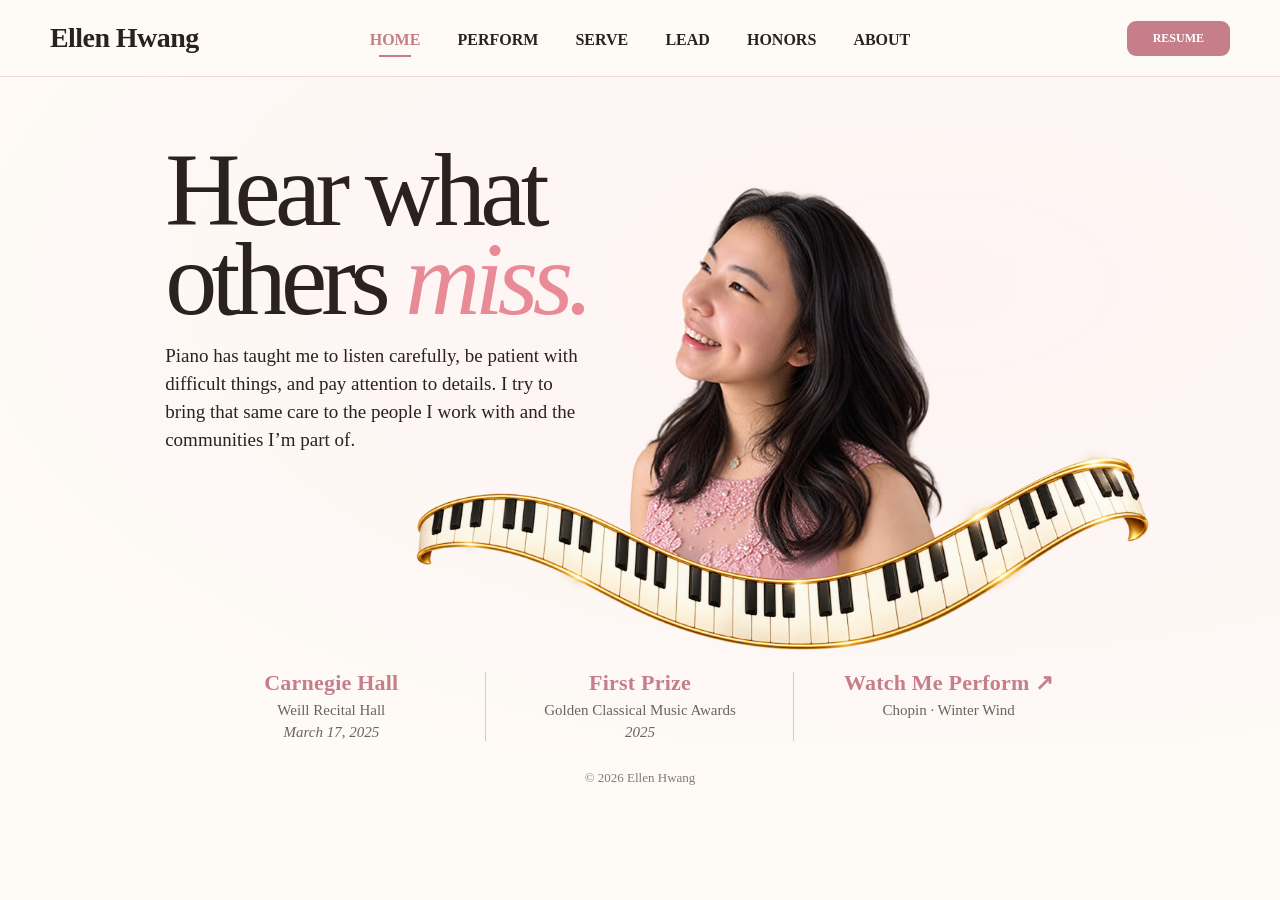
==== commit f3c17abc: "Add files via upload" ====
--- a/index.html
+++ b/index.html
@@ -12,13 +12,17 @@
   <div class="hero-grid">
     <div class="hero-copy">
       <h1 class="hero-title">Hear what<br>others <em>miss.</em></h1>
-      <p class="hero-text">Pianist. Ten years of study, from Bach to Glass, and a Carnegie Hall performance in 2025. I also lead a student nonprofit that has raised $11,000+ for CHOC, Ronald McDonald House, and UCI.</p>
-      <div class="hero-facts"><a href="perform.html"><b>Carnegie Hall</b><span>Performed at Weill Recital Hall · March 2025</span></a><a href="honors.html"><b>1st Place · 2025</b><span>Golden Classical Music Awards, International Competition</span></a></div>
+      <p class="hero-text">Piano has taught me to listen carefully, be patient with difficult things, and pay attention to details. I try to bring that same care to the people I work with and the communities I’m part of.</p>
     </div>
   </div>
 </div>
 <div class="home-lower">
 <div class="hero-stage"><img class="hero-portrait" src="assets/images/home-cutout.png" alt="Ellen Hwang"><img class="piano-ribbon" src="assets/images/piano-keyboard-final.png" alt="" aria-hidden="true"></div>
+<div class="container home-achv">
+<a href="honors.html"><b>Carnegie Hall</b><span>Weill Recital Hall</span><i>March 17, 2025</i></a>
+<a href="honors.html"><b>First Prize</b><span>Golden Classical Music Awards</span><i>2025</i></a>
+<a href="https://www.youtube.com/watch?v=gs_-P9weDXg" target="_blank" rel="noopener"><b>Watch Me Perform ↗</b><span>Chopin · Winter Wind</span></a>
+</div>
 <div class="container home-paths">
   <a class="path" href="perform.html"><span class="path-icon"><img src="assets/images/home-icon-perform.png" alt=""></span><strong>PERFORM</strong><span>10 years</span></a>
   <a class="path" href="serve.html"><span class="path-icon"><img src="assets/images/home-icon-serve.png" alt=""></span><strong>SERVE</strong><span>$11,000+ raised</span></a>
--- a/styles.css
+++ b/styles.css
@@ -518,7 +518,7 @@
 .hero-facts a:hover b{color:var(--rose)}
 @media (min-width:901px){
   body.home .hero-copy{position:relative}
-  body.home .hero-facts{position:absolute;left:clamp(60px,9vw,130px);top:calc(100% + 18px);margin:0;width:clamp(190px,16vw,260px)}
+  body.home .hero-facts{position:absolute;left:clamp(60px,9vw,130px);top:calc(100% + 18px);margin:0;width:clamp(190px,14vw,215px)}
 }
 @media (max-width:900px){
   .hero-facts{margin:16px auto 0;max-width:340px;text-align:left}
@@ -552,3 +552,45 @@
 /* HOME: make the two achievements stand out a little more */
 .hero-facts b{font-size:18px;color:var(--rose)}
 .hero-facts a:hover b{color:var(--ink)}
+
+/* Floral decorations removed (all pages, both sides) */
+.floral,.home-floral,.floral.left,.floral.right{display:none!important}
+
+/* PERFORM: featured performance emphasis (Chopin featured, Beethoven second) */
+.performance-card .feat-label{font-size:12px;font-weight:700;letter-spacing:.2em;color:var(--rose);margin:0 0 10px}
+.performance-card .piece-sub{font-size:15px;line-height:1.4;color:var(--muted);margin:4px 0 0}
+.performance-card .watch{display:inline-block;margin-top:14px;font-size:14px;font-weight:700;letter-spacing:.08em;color:var(--rose);text-decoration:none;border-bottom:1px solid var(--rose2);padding-bottom:2px}
+.performance-card .watch:hover{color:var(--rose2)}
+.performance-card.is-featured,.performance-card.is-second{grid-column:1/-1}
+.performance-card.is-featured .piece,.performance-card.is-second .piece{min-height:0}
+@media (min-width:701px){
+  .performance-card.is-featured{grid-template-columns:clamp(260px,36%,400px) minmax(0,1fr);gap:40px;align-items:center}
+  .performance-card.is-featured .perf-text{padding-top:0}
+  .performance-card.is-featured h3{font-size:28px}
+  .performance-card.is-featured .piece{font-size:26px}
+  .performance-card.is-second{grid-template-columns:clamp(210px,26%,300px) minmax(0,1fr);gap:32px;align-items:center}
+  .performance-card.is-second .perf-text{padding-top:0}
+  .performance-card.is-second .piece{font-size:21px}
+}
+@media (max-width:700px){
+  .performance-card.is-featured h3{font-size:24px}
+  .performance-card.is-featured .piece{font-size:22px}
+}
+
+/* HOME: achievement tiles replace the small hero lines; section icons stay on mobile only */
+.home-achv{display:grid;grid-template-columns:repeat(3,1fr);gap:10px;padding:18px 0 4px;width:calc(100% - 28px);margin-inline:auto;text-align:center}
+.home-achv a{display:block;position:relative;padding:4px 6px;text-decoration:none;color:var(--ink)}
+.home-achv a:not(:last-child):after{content:"";position:absolute;right:-5px;top:8px;bottom:8px;width:1px;background:#dcc7c1}
+.home-achv b{display:block;font-size:15px;letter-spacing:.01em;color:var(--rose)}
+.home-achv span,.home-achv i{display:block;font-size:12px;line-height:1.35;color:var(--muted);margin-top:3px}
+.home-achv i{font-style:italic;margin-top:1px}
+.home-achv a:hover b{color:var(--ink)}
+@media (min-width:901px){
+  body.home .home-paths{display:none}
+  body.home .home-achv{position:relative;z-index:3;margin-top:-30px;padding:6px 0 0;width:min(900px,calc(100% - 46px));gap:26px}
+  .home-achv a:not(:last-child):after{right:-13px;top:6px;bottom:6px}
+  .home-achv b{font-size:22px}
+  .home-achv span,.home-achv i{font-size:15px;margin-top:4px}
+  .home-achv i{margin-top:2px}
+}
+body.home .home-paths{display:none!important}
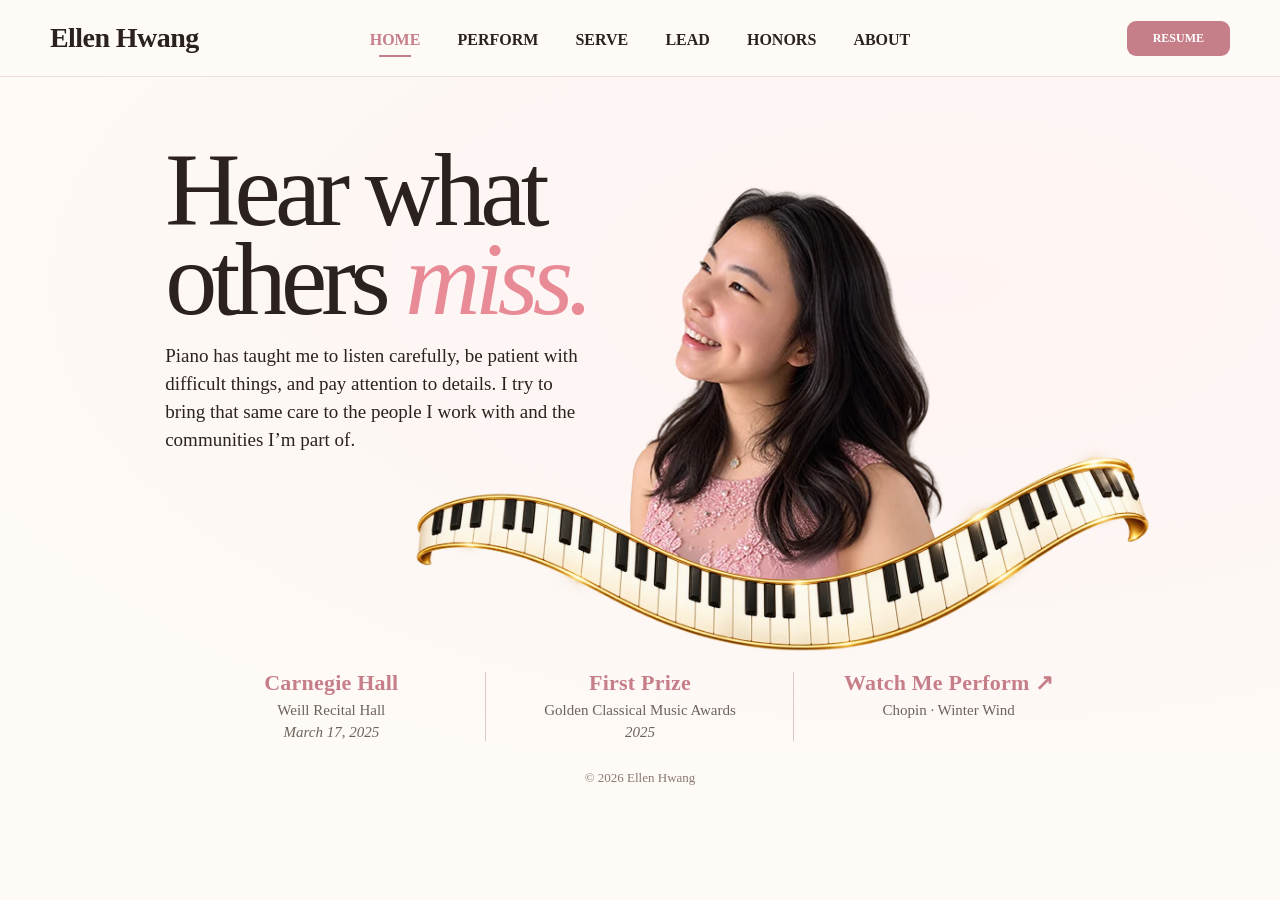
==== commit 195e6436: "Add files via upload" ====
--- a/index.html
+++ b/index.html
@@ -2,13 +2,15 @@
 <meta charset="utf-8"><meta name="viewport" content="width=device-width, initial-scale=1">
 <title>Home | Ellen Hwang</title>
 <meta name="description" content="Ellen Hwang portfolio — piano, service, leadership and honors.">
+<link rel="preload" as="image" href="assets/images/home-cutout.webp" fetchpriority="high">
+<link rel="preload" as="image" href="assets/images/piano-keyboard-final.webp" fetchpriority="high">
 <link rel="stylesheet" href="styles.css"></head><body class="home"><header class="site-header"><div class="container nav">
       <a class="brand" href="index.html">Ellen Hwang</a>
       <button class="mobile-toggle" aria-label="Open menu">☰</button>
       <nav class="nav-links"><a class="active" href="index.html">HOME</a><a class="" href="perform.html">PERFORM</a><a class="" href="serve.html">SERVE</a><a class="" href="lead.html">LEAD</a><a class="" href="honors.html">HONORS</a><a class="" href="about.html">ABOUT</a></nav>
-      <a class="resume-btn" href="Ellen_Hwang_Resume.pdf" target="_blank" rel="noopener">RESUME</a>
+      <a class="resume-btn" href="resume.html">RESUME</a>
     </div></header><main>
-<section class="home-hero"><img class="home-floral" src="assets/images/floral.png" alt="" aria-hidden="true"><div class="container">
+<section class="home-hero"><div class="container">
   <div class="hero-grid">
     <div class="hero-copy">
       <h1 class="hero-title">Hear what<br>others <em>miss.</em></h1>
@@ -17,7 +19,7 @@
   </div>
 </div>
 <div class="home-lower">
-<div class="hero-stage"><img class="hero-portrait" src="assets/images/home-cutout.png" alt="Ellen Hwang"><img class="piano-ribbon" src="assets/images/piano-keyboard-final.png" alt="" aria-hidden="true"></div>
+<div class="hero-stage"><img class="hero-portrait" fetchpriority="high" decoding="async" src="assets/images/home-cutout.webp" alt="Ellen Hwang"><img class="piano-ribbon" fetchpriority="high" decoding="async" src="assets/images/piano-keyboard-final.webp" alt="" aria-hidden="true"></div>
 <div class="container home-achv">
 <a href="honors.html"><b>Carnegie Hall</b><span>Weill Recital Hall</span><i>March 17, 2025</i></a>
 <a href="honors.html"><b>First Prize</b><span>Golden Classical Music Awards</span><i>2025</i></a>
--- a/styles.css
+++ b/styles.css
@@ -556,28 +556,16 @@
 /* Floral decorations removed (all pages, both sides) */
 .floral,.home-floral,.floral.left,.floral.right{display:none!important}
 
-/* PERFORM: featured performance emphasis (Chopin featured, Beethoven second) */
-.performance-card .feat-label{font-size:12px;font-weight:700;letter-spacing:.2em;color:var(--rose);margin:0 0 10px}
-.performance-card .piece-sub{font-size:15px;line-height:1.4;color:var(--muted);margin:4px 0 0}
-.performance-card .watch{display:inline-block;margin-top:14px;font-size:14px;font-weight:700;letter-spacing:.08em;color:var(--rose);text-decoration:none;border-bottom:1px solid var(--rose2);padding-bottom:2px}
-.performance-card .watch:hover{color:var(--rose2)}
-.performance-card.is-featured,.performance-card.is-second{grid-column:1/-1}
-.performance-card.is-featured .piece,.performance-card.is-second .piece{min-height:0}
-@media (min-width:701px){
-  .performance-card.is-featured{grid-template-columns:clamp(260px,36%,400px) minmax(0,1fr);gap:40px;align-items:center}
-  .performance-card.is-featured .perf-text{padding-top:0}
-  .performance-card.is-featured h3{font-size:28px}
-  .performance-card.is-featured .piece{font-size:26px}
-  .performance-card.is-second{grid-template-columns:clamp(210px,26%,300px) minmax(0,1fr);gap:32px;align-items:center}
-  .performance-card.is-second .perf-text{padding-top:0}
-  .performance-card.is-second .piece{font-size:21px}
-}
-@media (max-width:700px){
-  .performance-card.is-featured h3{font-size:24px}
-  .performance-card.is-featured .piece{font-size:22px}
-}
-
-/* HOME: achievement tiles replace the small hero lines; section icons stay on mobile only */
+/* RESUME page: opens instantly in the browser (pages as images) + PDF download */
+.resume-wrap{padding:28px 0 40px;max-width:860px}
+.resume-bar{display:flex;align-items:center;justify-content:space-between;gap:16px;margin-bottom:22px}
+.resume-bar .page-title{margin:0;font-size:44px}
+.resume-dl{display:inline-block;padding:10px 20px;border-radius:9px;background:var(--rose);color:#fff;font-size:14px;font-weight:700;letter-spacing:.06em;text-decoration:none}
+.resume-dl:hover{background:var(--rose2)}
+.resume-img{display:block;width:100%;height:auto;border:1px solid var(--line);margin:0 0 18px;background:#fff}
+@media (max-width:600px){.resume-bar .page-title{font-size:32px}}
+
+/* HOME: achievement tiles replace the small hero lines; icon row removed */
 .home-achv{display:grid;grid-template-columns:repeat(3,1fr);gap:10px;padding:18px 0 4px;width:calc(100% - 28px);margin-inline:auto;text-align:center}
 .home-achv a{display:block;position:relative;padding:4px 6px;text-decoration:none;color:var(--ink)}
 .home-achv a:not(:last-child):after{content:"";position:absolute;right:-5px;top:8px;bottom:8px;width:1px;background:#dcc7c1}
@@ -586,7 +574,6 @@
 .home-achv i{font-style:italic;margin-top:1px}
 .home-achv a:hover b{color:var(--ink)}
 @media (min-width:901px){
-  body.home .home-paths{display:none}
   body.home .home-achv{position:relative;z-index:3;margin-top:-30px;padding:6px 0 0;width:min(900px,calc(100% - 46px));gap:26px}
   .home-achv a:not(:last-child):after{right:-13px;top:6px;bottom:6px}
   .home-achv b{font-size:22px}
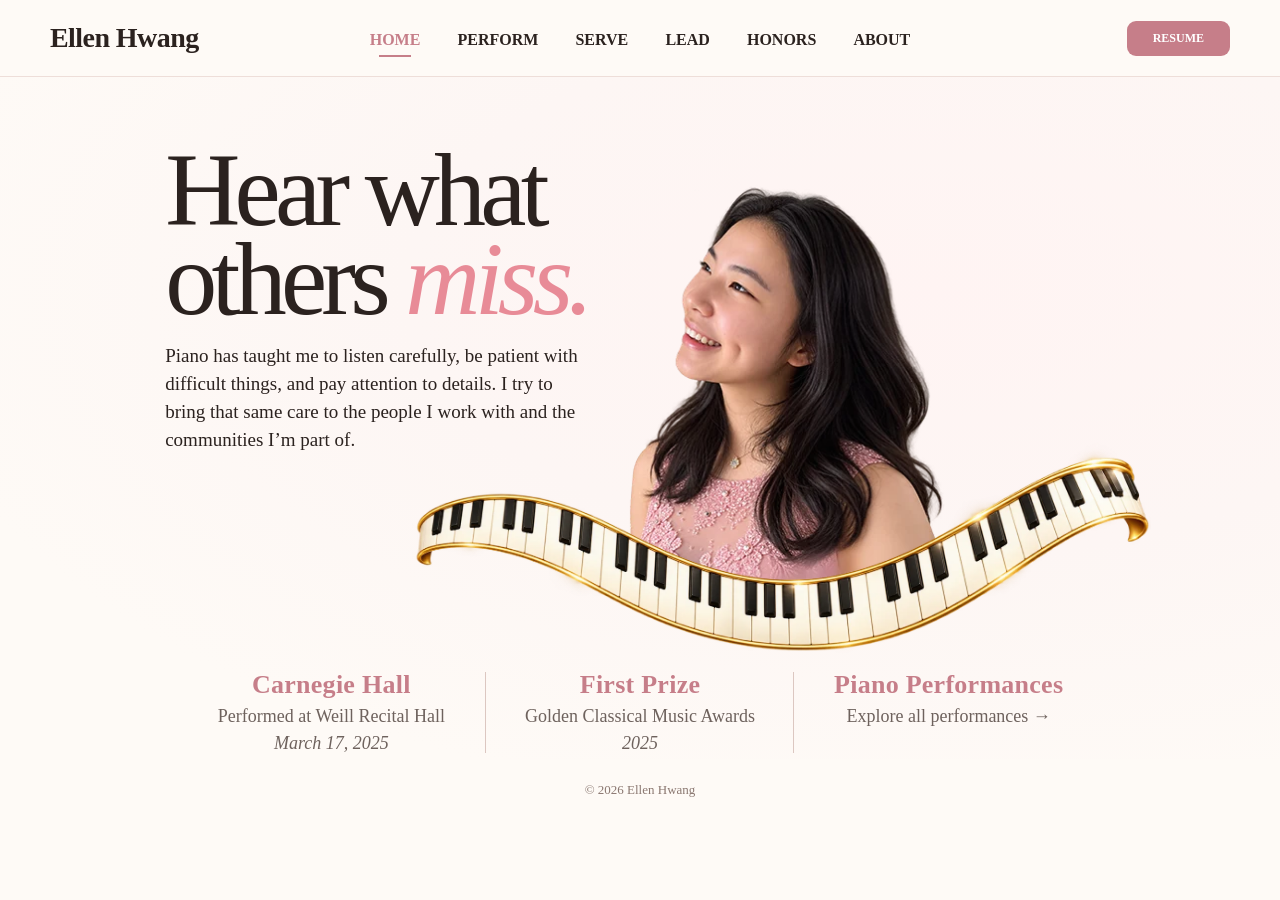
==== commit a2af2d95: "Add files via upload" ====
--- a/index.html
+++ b/index.html
@@ -21,9 +21,9 @@
 <div class="home-lower">
 <div class="hero-stage"><img class="hero-portrait" fetchpriority="high" decoding="async" src="assets/images/home-cutout.webp" alt="Ellen Hwang"><img class="piano-ribbon" fetchpriority="high" decoding="async" src="assets/images/piano-keyboard-final.webp" alt="" aria-hidden="true"></div>
 <div class="container home-achv">
-<a href="honors.html"><b>Carnegie Hall</b><span>Weill Recital Hall</span><i>March 17, 2025</i></a>
+<a href="honors.html"><b>Carnegie Hall</b><span>Performed at Weill Recital Hall</span><i>March 17, 2025</i></a>
 <a href="honors.html"><b>First Prize</b><span>Golden Classical Music Awards</span><i>2025</i></a>
-<a href="https://www.youtube.com/watch?v=gs_-P9weDXg" target="_blank" rel="noopener"><b>Watch Me Perform ↗</b><span>Chopin · Winter Wind</span></a>
+<a href="perform.html"><b>Piano Performances</b><span>Explore all performances →</span></a>
 </div>
 <div class="container home-paths">
   <a class="path" href="perform.html"><span class="path-icon"><img src="assets/images/home-icon-perform.png" alt=""></span><strong>PERFORM</strong><span>10 years</span></a>
--- a/styles.css
+++ b/styles.css
@@ -569,15 +569,22 @@
 .home-achv{display:grid;grid-template-columns:repeat(3,1fr);gap:10px;padding:18px 0 4px;width:calc(100% - 28px);margin-inline:auto;text-align:center}
 .home-achv a{display:block;position:relative;padding:4px 6px;text-decoration:none;color:var(--ink)}
 .home-achv a:not(:last-child):after{content:"";position:absolute;right:-5px;top:8px;bottom:8px;width:1px;background:#dcc7c1}
-.home-achv b{display:block;font-size:15px;letter-spacing:.01em;color:var(--rose)}
-.home-achv span,.home-achv i{display:block;font-size:12px;line-height:1.35;color:var(--muted);margin-top:3px}
+.home-achv b{display:block;font-size:18px;letter-spacing:.01em;color:var(--rose)}
+.home-achv span,.home-achv i{display:block;font-size:14px;line-height:1.35;color:var(--muted);margin-top:3px}
 .home-achv i{font-style:italic;margin-top:1px}
 .home-achv a:hover b{color:var(--ink)}
 @media (min-width:901px){
   body.home .home-achv{position:relative;z-index:3;margin-top:-30px;padding:6px 0 0;width:min(900px,calc(100% - 46px));gap:26px}
   .home-achv a:not(:last-child):after{right:-13px;top:6px;bottom:6px}
-  .home-achv b{font-size:22px}
-  .home-achv span,.home-achv i{font-size:15px;margin-top:4px}
+  .home-achv b{font-size:26px}
+  .home-achv span,.home-achv i{font-size:18px;margin-top:4px}
   .home-achv i{margin-top:2px}
 }
 body.home .home-paths{display:none!important}
+/* HOME highlight 3: clear hover / keyboard-focus cue */
+.home-achv a:focus-visible{outline:2px solid var(--rose2);outline-offset:4px;border-radius:6px}
+.home-achv a:hover b,.home-achv a:focus-visible b{text-decoration:underline;text-decoration-thickness:1px;text-underline-offset:5px}
+.home-achv a:hover span,.home-achv a:focus-visible span{color:var(--rose)}
+
+/* PERFORM: 3 videos — center the last card under the 2-column grid */
+@media (min-width:601px){.performance-grid .performance-card:last-child:nth-child(odd){grid-column:1/-1;justify-self:center;width:calc(50% - 16px)}}
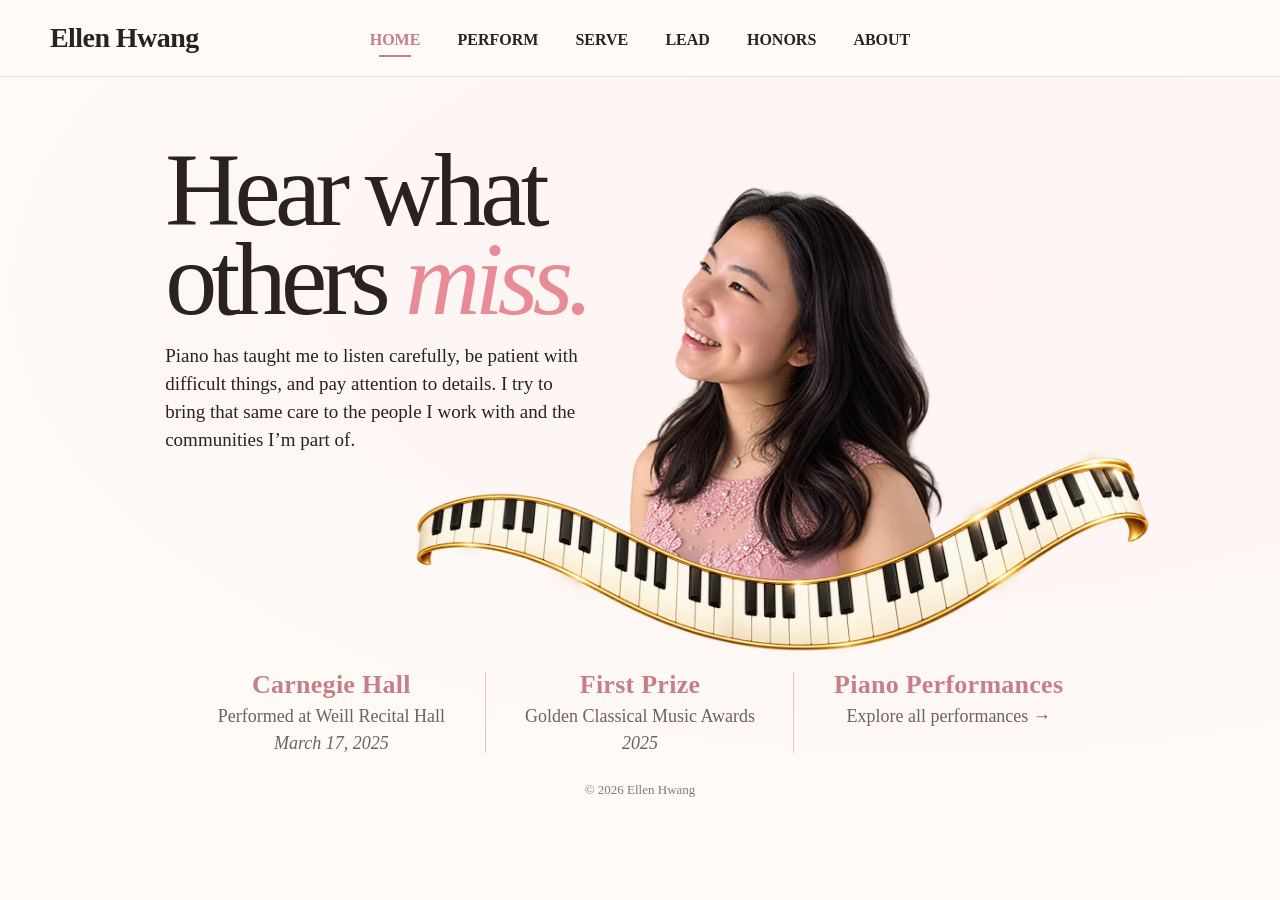
==== commit 70ebdb53: "Add files via upload" ====
--- a/index.html
+++ b/index.html
@@ -4,11 +4,10 @@
 <meta name="description" content="Ellen Hwang portfolio — piano, service, leadership and honors.">
 <link rel="preload" as="image" href="assets/images/home-cutout.webp" fetchpriority="high">
 <link rel="preload" as="image" href="assets/images/piano-keyboard-final.webp" fetchpriority="high">
-<link rel="stylesheet" href="styles.css"></head><body class="home"><header class="site-header"><div class="container nav">
+<link rel="stylesheet" href="styles.css?v=20261016"></head><body class="home"><header class="site-header"><div class="container nav">
       <a class="brand" href="index.html">Ellen Hwang</a>
       <button class="mobile-toggle" aria-label="Open menu">☰</button>
       <nav class="nav-links"><a class="active" href="index.html">HOME</a><a class="" href="perform.html">PERFORM</a><a class="" href="serve.html">SERVE</a><a class="" href="lead.html">LEAD</a><a class="" href="honors.html">HONORS</a><a class="" href="about.html">ABOUT</a></nav>
-      <a class="resume-btn" href="resume.html">RESUME</a>
     </div></header><main>
 <section class="home-hero"><div class="container">
   <div class="hero-grid">
@@ -31,4 +30,4 @@
   <a class="path" href="lead.html"><span class="path-icon"><img src="assets/images/home-icon-lead.png" alt=""></span><strong>LEAD</strong><span>25+ issues</span></a>
   <a class="path" href="honors.html"><span class="path-icon"><img src="assets/images/home-icon-honors.png" alt=""></span><strong>HONORS</strong><span>1st Place</span></a>
   <a class="path" href="about.html"><span class="path-icon"><img src="assets/images/home-icon-about.png" alt=""></span><strong>ABOUT</strong><span>Character</span></a>
-</div></div></section></main><footer class="footer"><div class="container">© 2026 Ellen Hwang</div></footer><script src="script.js"></script></body></html>+</div></div></section></main><footer class="footer"><div class="container">© 2026 Ellen Hwang</div></footer><script src="script.js?v=20261016"></script></body></html>
--- a/styles.css
+++ b/styles.css
@@ -586,5 +586,14 @@
 .home-achv a:hover b,.home-achv a:focus-visible b{text-decoration:underline;text-decoration-thickness:1px;text-underline-offset:5px}
 .home-achv a:hover span,.home-achv a:focus-visible span{color:var(--rose)}
 
-/* PERFORM: 3 videos — center the last card under the 2-column grid */
-@media (min-width:601px){.performance-grid .performance-card:last-child:nth-child(odd){grid-column:1/-1;justify-self:center;width:calc(50% - 16px)}}
+/* PERFORM: 3 videos in one row, album large with the text underneath */
+.performance-grid{grid-template-columns:repeat(3,minmax(0,1fr));gap:28px}
+.performance-card{display:block;max-width:none;width:auto;margin-inline:0}
+.performance-card .perf-text{padding-top:0;text-align:center}
+.performance-card h3{margin:16px 0 4px;font-size:21px;font-weight:700;color:var(--ink)}
+.performance-card .piece{font-size:19px;font-weight:600;min-height:0;color:var(--ink)}
+.performance-card .meta{font-size:15px;color:var(--ink);opacity:.75;margin-top:6px}
+@media (max-width:900px){.performance-grid{gap:16px}.performance-card h3{font-size:17px}.performance-card .piece{font-size:15px}.performance-card .meta{font-size:13px}}
+@media (max-width:600px){.performance-grid{grid-template-columns:1fr;gap:30px}.performance-card{max-width:440px;margin-inline:auto}.performance-card h3{font-size:21px}.performance-card .piece{font-size:18px}.performance-card .meta{font-size:14px}}
+/* RESUME button removed: keep the mobile menu button at the right edge */
+@media (max-width:900px){.nav .mobile-toggle{grid-column:3;justify-self:end}}
